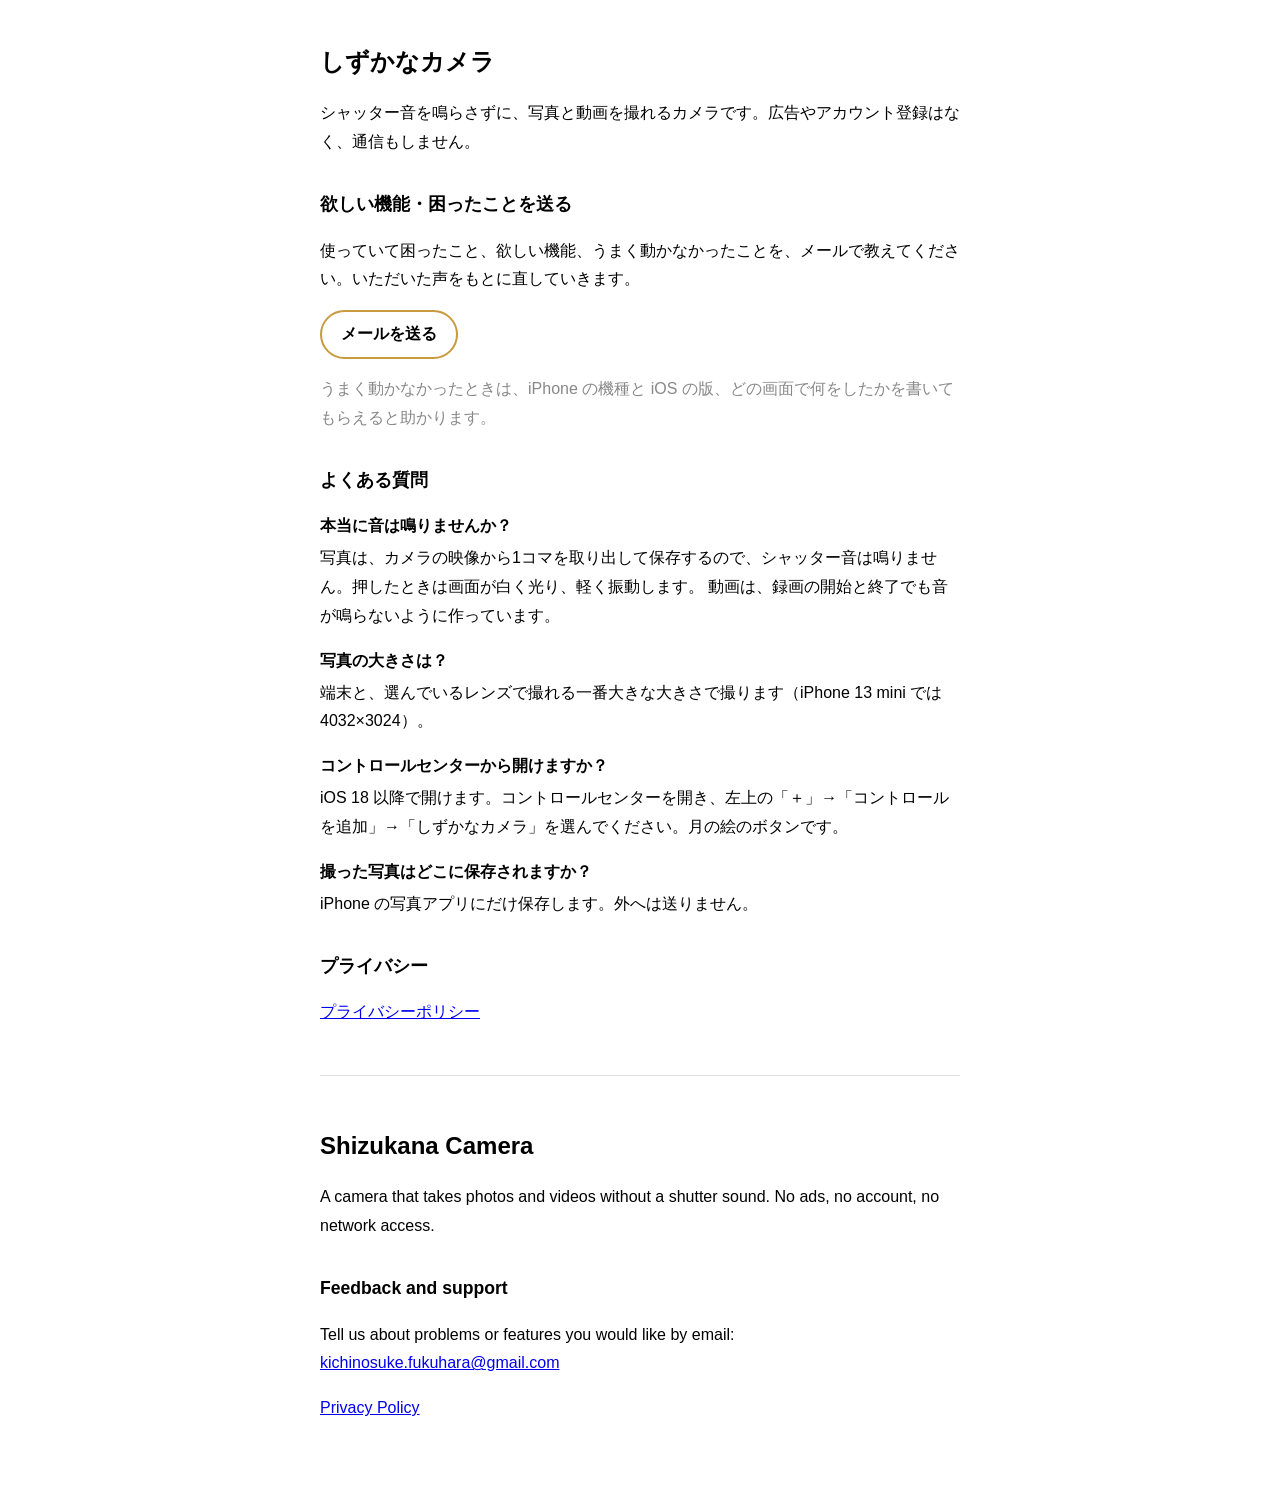
==== index.html @ 3e9de037 "App Store に出す準備: サポートとプライバシーポリシーのページ、ストアの文面 Co-Authored-By: Claude Opus 5.5 <noreply@anthropic.com>" ====
<!doctype html>
<html lang="ja">
<head>
<meta charset="utf-8">
<meta name="viewport" content="width=device-width, initial-scale=1">
<title>しずかなカメラ サポート</title>
<link rel="stylesheet" href="style.css">
</head>
<body>

<h1>しずかなカメラ</h1>
<p>シャッター音を鳴らさずに、写真と動画を撮れるカメラです。広告やアカウント登録はなく、通信もしません。</p>

<h2>欲しい機能・困ったことを送る</h2>
<p>使っていて困ったこと、欲しい機能、うまく動かなかったことを、メールで教えてください。いただいた声をもとに直していきます。</p>
<p><a class="button" href="mailto:kichinosuke.fukuhara@gmail.com?subject=%E3%81%97%E3%81%9A%E3%81%8B%E3%81%AA%E3%82%AB%E3%83%A1%E3%83%A9">メールを送る</a></p>
<p class="note">うまく動かなかったときは、iPhone の機種と iOS の版、どの画面で何をしたかを書いてもらえると助かります。</p>

<h2>よくある質問</h2>
<dl>
  <dt>本当に音は鳴りませんか？</dt>
  <dd>写真は、カメラの映像から1コマを取り出して保存するので、シャッター音は鳴りません。押したときは画面が白く光り、軽く振動します。
    動画は、録画の開始と終了でも音が鳴らないように作っています。</dd>
  <dt>写真の大きさは？</dt>
  <dd>端末と、選んでいるレンズで撮れる一番大きな大きさで撮ります（iPhone 13 mini では 4032×3024）。</dd>
  <dt>コントロールセンターから開けますか？</dt>
  <dd>iOS 18 以降で開けます。コントロールセンターを開き、左上の「＋」→「コントロールを追加」→「しずかなカメラ」を選んでください。月の絵のボタンです。</dd>
  <dt>撮った写真はどこに保存されますか？</dt>
  <dd>iPhone の写真アプリにだけ保存します。外へは送りません。</dd>
</dl>

<h2>プライバシー</h2>
<p><a href="privacy.html">プライバシーポリシー</a></p>

<hr>

<div lang="en">
<h1>Shizukana Camera</h1>
<p>A camera that takes photos and videos without a shutter sound. No ads, no account, no network access.</p>
<h2>Feedback and support</h2>
<p>Tell us about problems or features you would like by email: <a href="mailto:kichinosuke.fukuhara@gmail.com">kichinosuke.fukuhara@gmail.com</a></p>
<p><a href="privacy.html">Privacy Policy</a></p>
</div>

</body>
</html>
---- style.css ----
:root { color-scheme: light dark; --moon: #c99a3e; }
@media (prefers-color-scheme: dark) { :root { --moon: #F4D79B; } }
body { font-family: -apple-system, BlinkMacSystemFont, "Hiragino Sans", "Noto Sans JP", sans-serif;
       line-height: 1.8; max-width: 40rem; margin: 0 auto; padding: 1.5rem 1rem 4rem; }
h1 { font-size: 1.5rem; }
h2 { font-size: 1.1rem; margin-top: 2rem; }
hr { margin: 3rem 0; border: 0; border-top: 1px solid #8884; }
dt { font-weight: 700; margin-top: 1rem; }
dd { margin: 0.2rem 0 0; }
.date, .note { color: #888; }
.button { display: inline-block; padding: 0.5rem 1.2rem; border-radius: 999px; border: 2px solid var(--moon);
          color: inherit; text-decoration: none; font-weight: 700; }
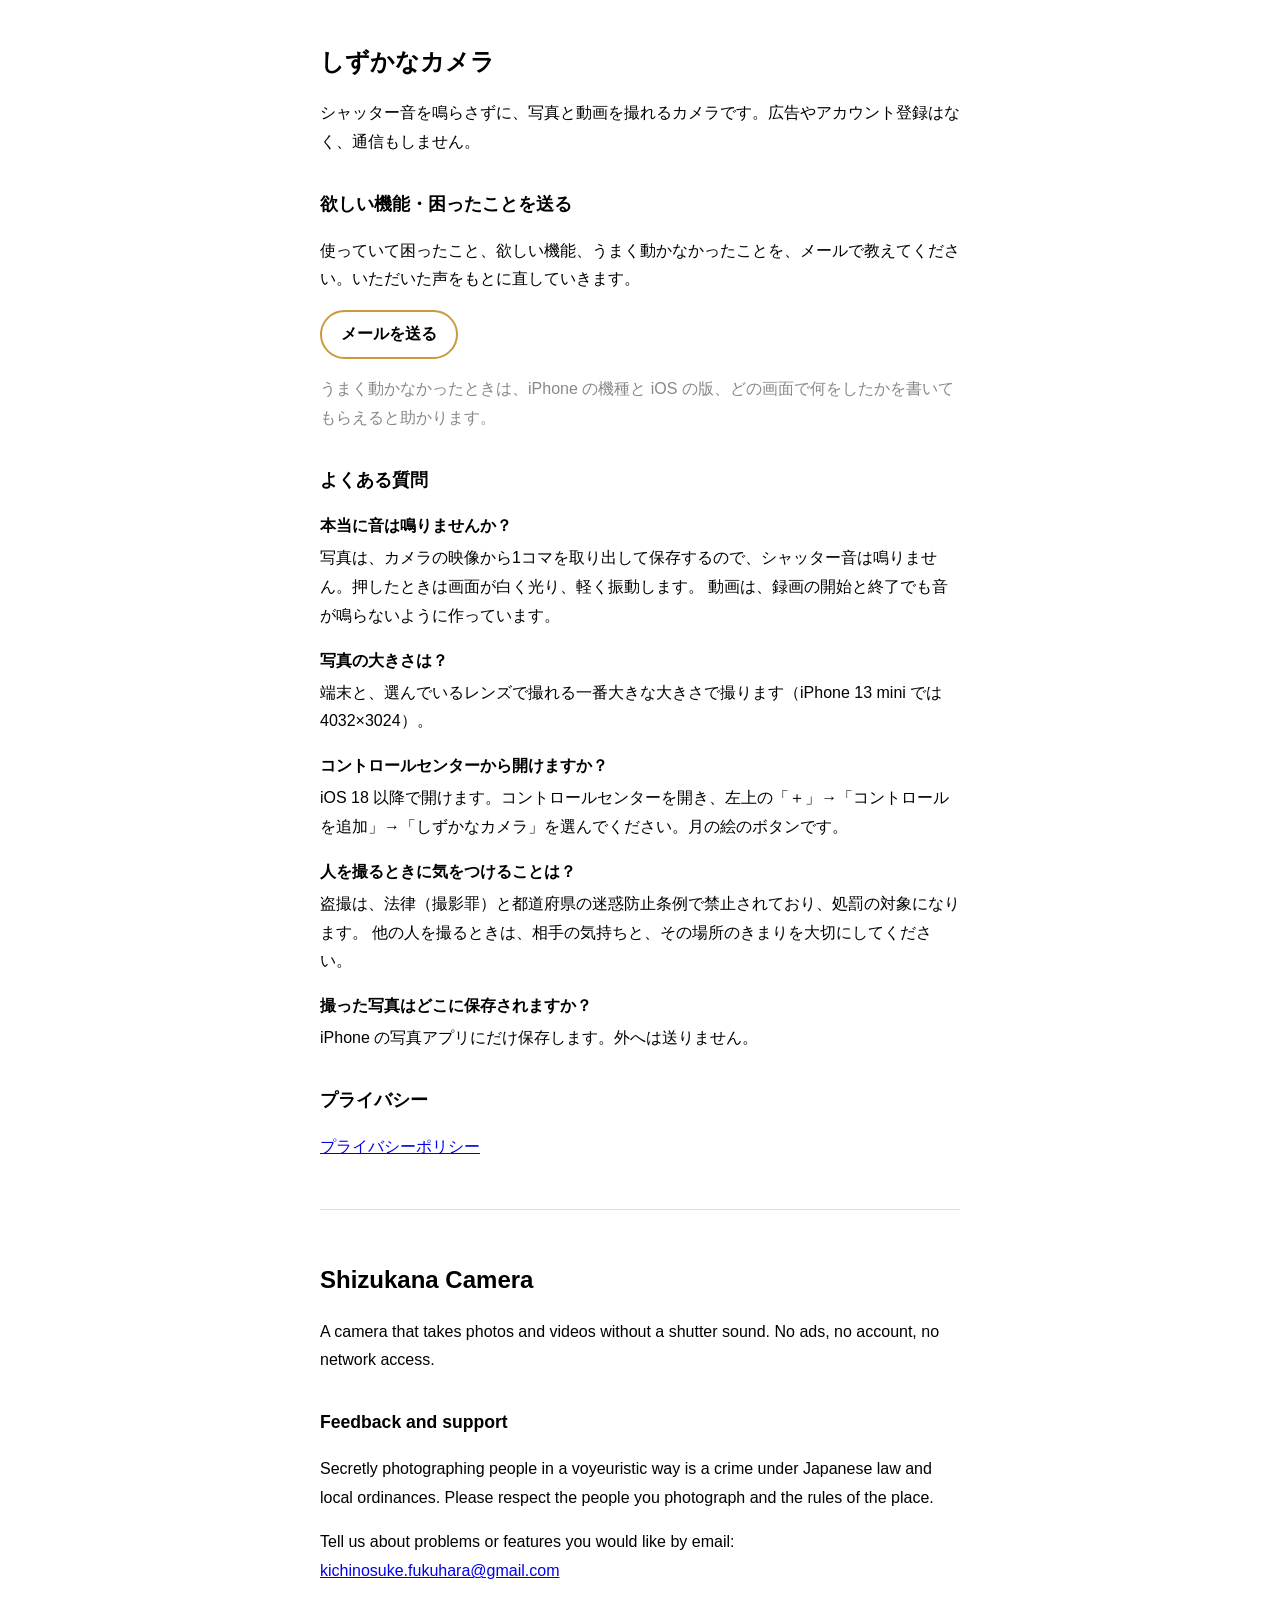
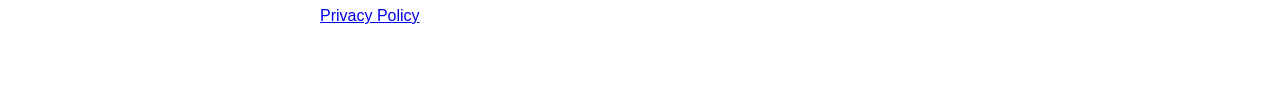
==== commit be7a14cd: "盗撮が法律で禁止されていることを、ストアの説明とサポートページに書く Co-Authored-By: Claude Opus 5.5 <noreply@anthropic.com>" ====
--- a/index.html
+++ b/index.html
@@ -25,6 +25,9 @@
   <dd>端末と、選んでいるレンズで撮れる一番大きな大きさで撮ります（iPhone 13 mini では 4032×3024）。</dd>
   <dt>コントロールセンターから開けますか？</dt>
   <dd>iOS 18 以降で開けます。コントロールセンターを開き、左上の「＋」→「コントロールを追加」→「しずかなカメラ」を選んでください。月の絵のボタンです。</dd>
+  <dt>人を撮るときに気をつけることは？</dt>
+  <dd>盗撮は、法律（撮影罪）と都道府県の迷惑防止条例で禁止されており、処罰の対象になります。
+    他の人を撮るときは、相手の気持ちと、その場所のきまりを大切にしてください。</dd>
   <dt>撮った写真はどこに保存されますか？</dt>
   <dd>iPhone の写真アプリにだけ保存します。外へは送りません。</dd>
 </dl>
@@ -38,6 +41,7 @@
 <h1>Shizukana Camera</h1>
 <p>A camera that takes photos and videos without a shutter sound. No ads, no account, no network access.</p>
 <h2>Feedback and support</h2>
+<p>Secretly photographing people in a voyeuristic way is a crime under Japanese law and local ordinances. Please respect the people you photograph and the rules of the place.</p>
 <p>Tell us about problems or features you would like by email: <a href="mailto:kichinosuke.fukuhara@gmail.com">kichinosuke.fukuhara@gmail.com</a></p>
 <p><a href="privacy.html">Privacy Policy</a></p>
 </div>
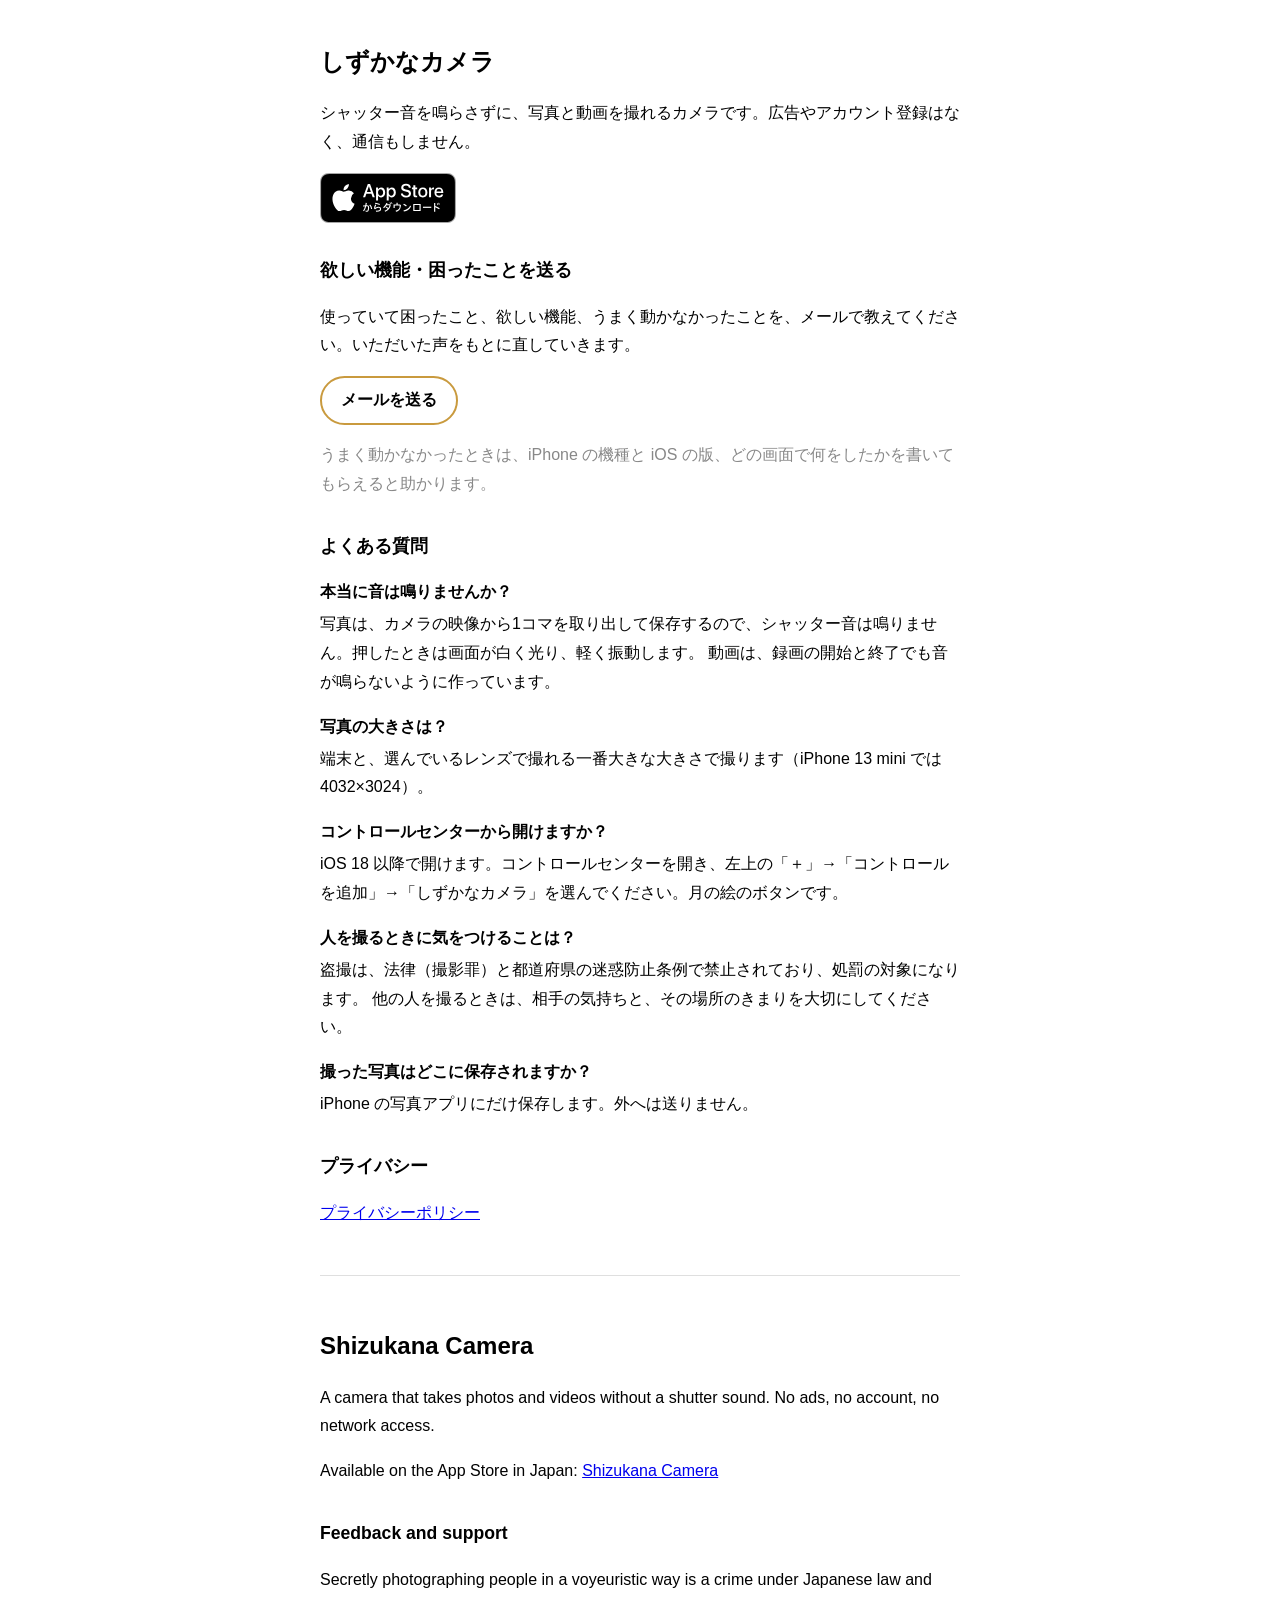
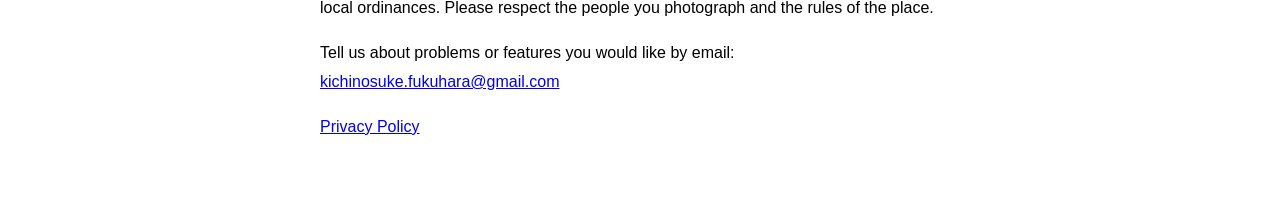
==== commit c5eb636b: "サポートページに App Store のバッジとキャンペーンリンクを付ける Co-Authored-By: Claude Opus 5.5 <noreply@anthropic.com>" ====
--- a/index.html
+++ b/index.html
@@ -10,6 +10,12 @@
 
 <h1>しずかなカメラ</h1>
 <p>シャッター音を鳴らさずに、写真と動画を撮れるカメラです。広告やアカウント登録はなく、通信もしません。</p>
+<p class="store"><a href="https://apps.apple.com/app/apple-store/id6834283976?pt=129733033&amp;ct=support-site&amp;mt=8">
+<picture>
+<source srcset="app-store-badge-white.svg" media="(prefers-color-scheme: dark)">
+<img src="app-store-badge-black.svg" alt="App Store からダウンロード" width="136" height="50">
+</picture>
+</a></p>
 
 <h2>欲しい機能・困ったことを送る</h2>
 <p>使っていて困ったこと、欲しい機能、うまく動かなかったことを、メールで教えてください。いただいた声をもとに直していきます。</p>
@@ -40,6 +46,7 @@
 <div lang="en">
 <h1>Shizukana Camera</h1>
 <p>A camera that takes photos and videos without a shutter sound. No ads, no account, no network access.</p>
+<p>Available on the App Store in Japan: <a href="https://apps.apple.com/app/apple-store/id6834283976?pt=129733033&amp;ct=support-site&amp;mt=8">Shizukana Camera</a></p>
 <h2>Feedback and support</h2>
 <p>Secretly photographing people in a voyeuristic way is a crime under Japanese law and local ordinances. Please respect the people you photograph and the rules of the place.</p>
 <p>Tell us about problems or features you would like by email: <a href="mailto:kichinosuke.fukuhara@gmail.com">kichinosuke.fukuhara@gmail.com</a></p>
--- a/style.css
+++ b/style.css
@@ -10,3 +10,5 @@
 .date, .note { color: #888; }
 .button { display: inline-block; padding: 0.5rem 1.2rem; border-radius: 999px; border: 2px solid var(--moon);
           color: inherit; text-decoration: none; font-weight: 700; }
+.store { margin: 1rem 0 0; }
+.store img { display: block; }
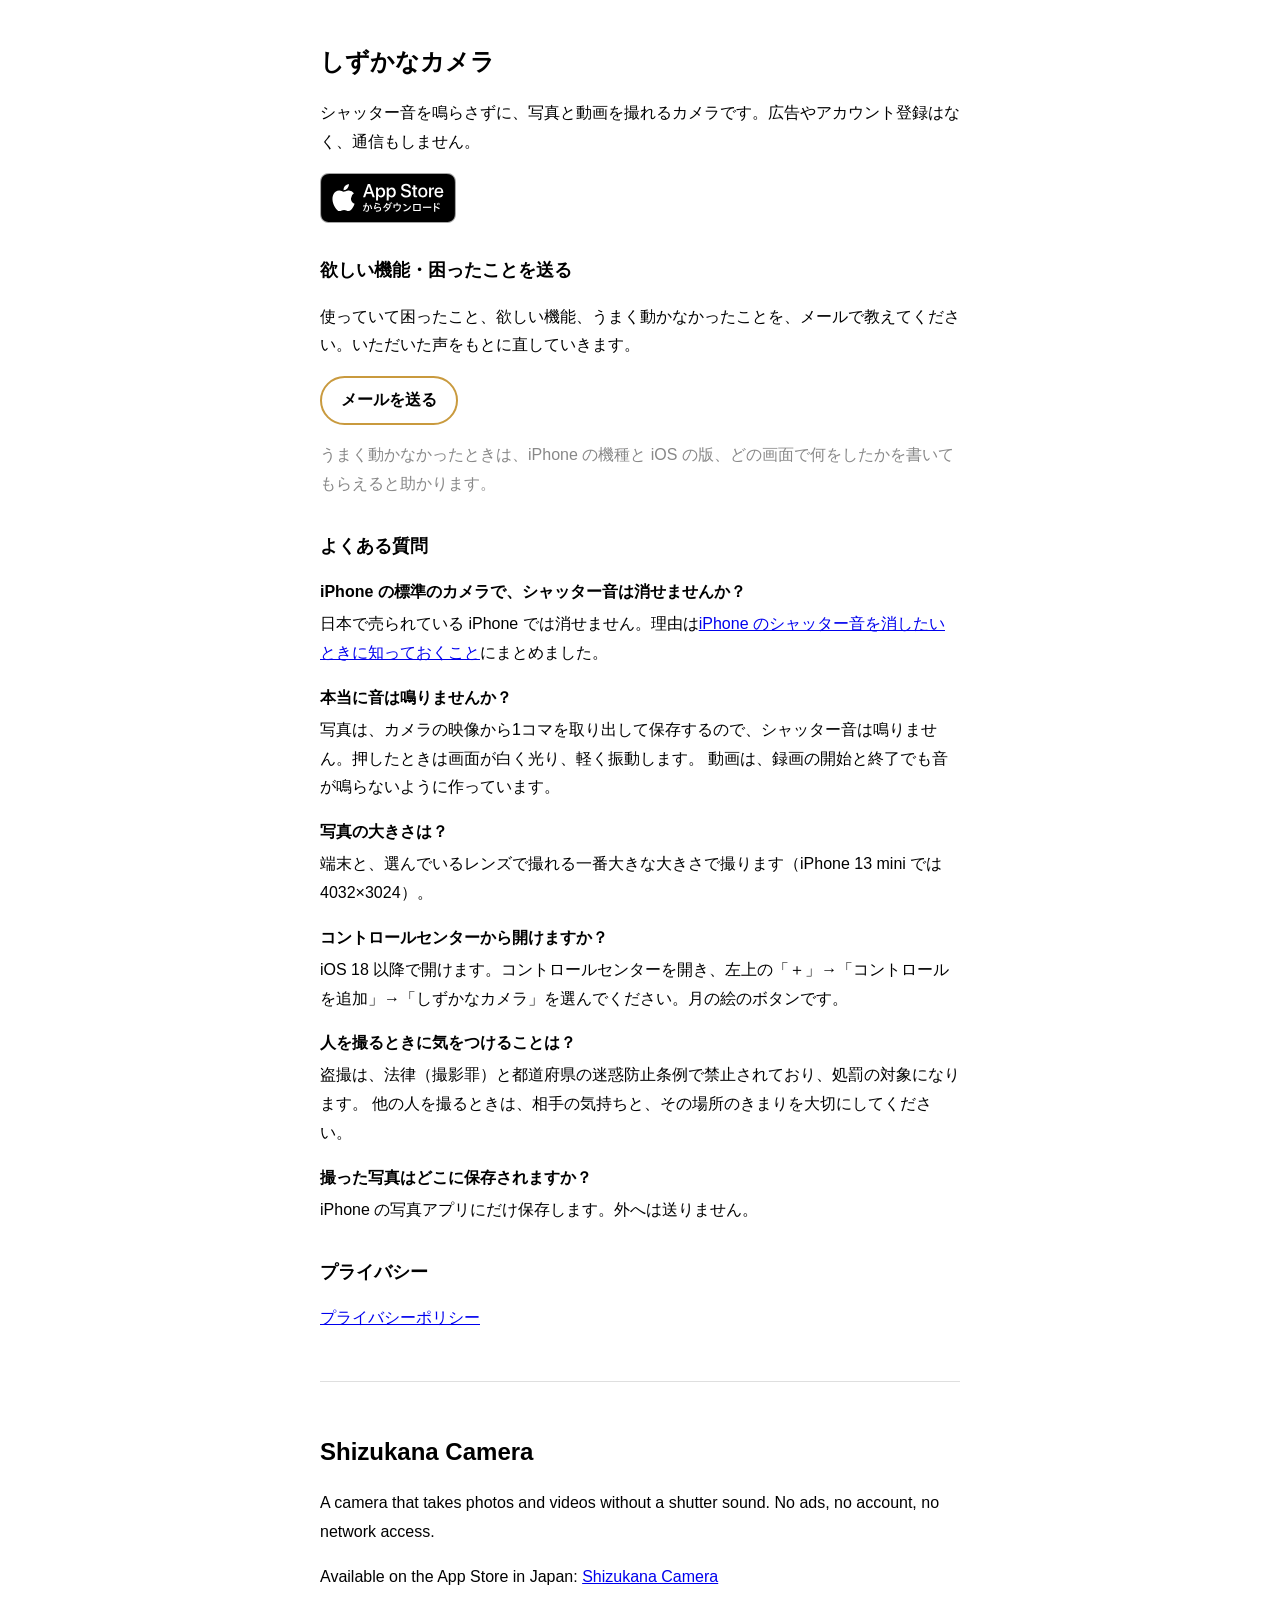
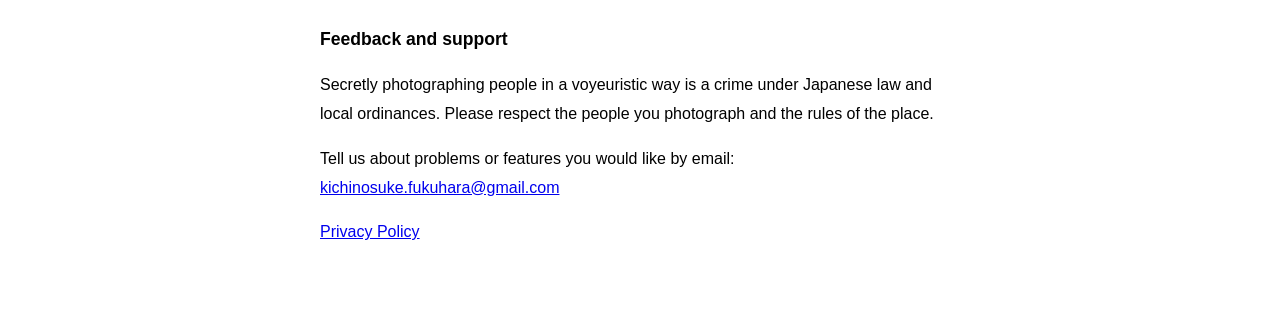
==== commit 443ef949: "「iPhone シャッター音 消す」で探す人の入り口になるページを作る Co-Authored-By: Claude Opus 5.5 <noreply@anthropic.com>" ====
--- a/index.html
+++ b/index.html
@@ -24,6 +24,8 @@
 
 <h2>よくある質問</h2>
 <dl>
+  <dt>iPhone の標準のカメラで、シャッター音は消せませんか？</dt>
+  <dd>日本で売られている iPhone では消せません。理由は<a href="shutter-sound.html">iPhone のシャッター音を消したいときに知っておくこと</a>にまとめました。</dd>
   <dt>本当に音は鳴りませんか？</dt>
   <dd>写真は、カメラの映像から1コマを取り出して保存するので、シャッター音は鳴りません。押したときは画面が白く光り、軽く振動します。
     動画は、録画の開始と終了でも音が鳴らないように作っています。</dd>
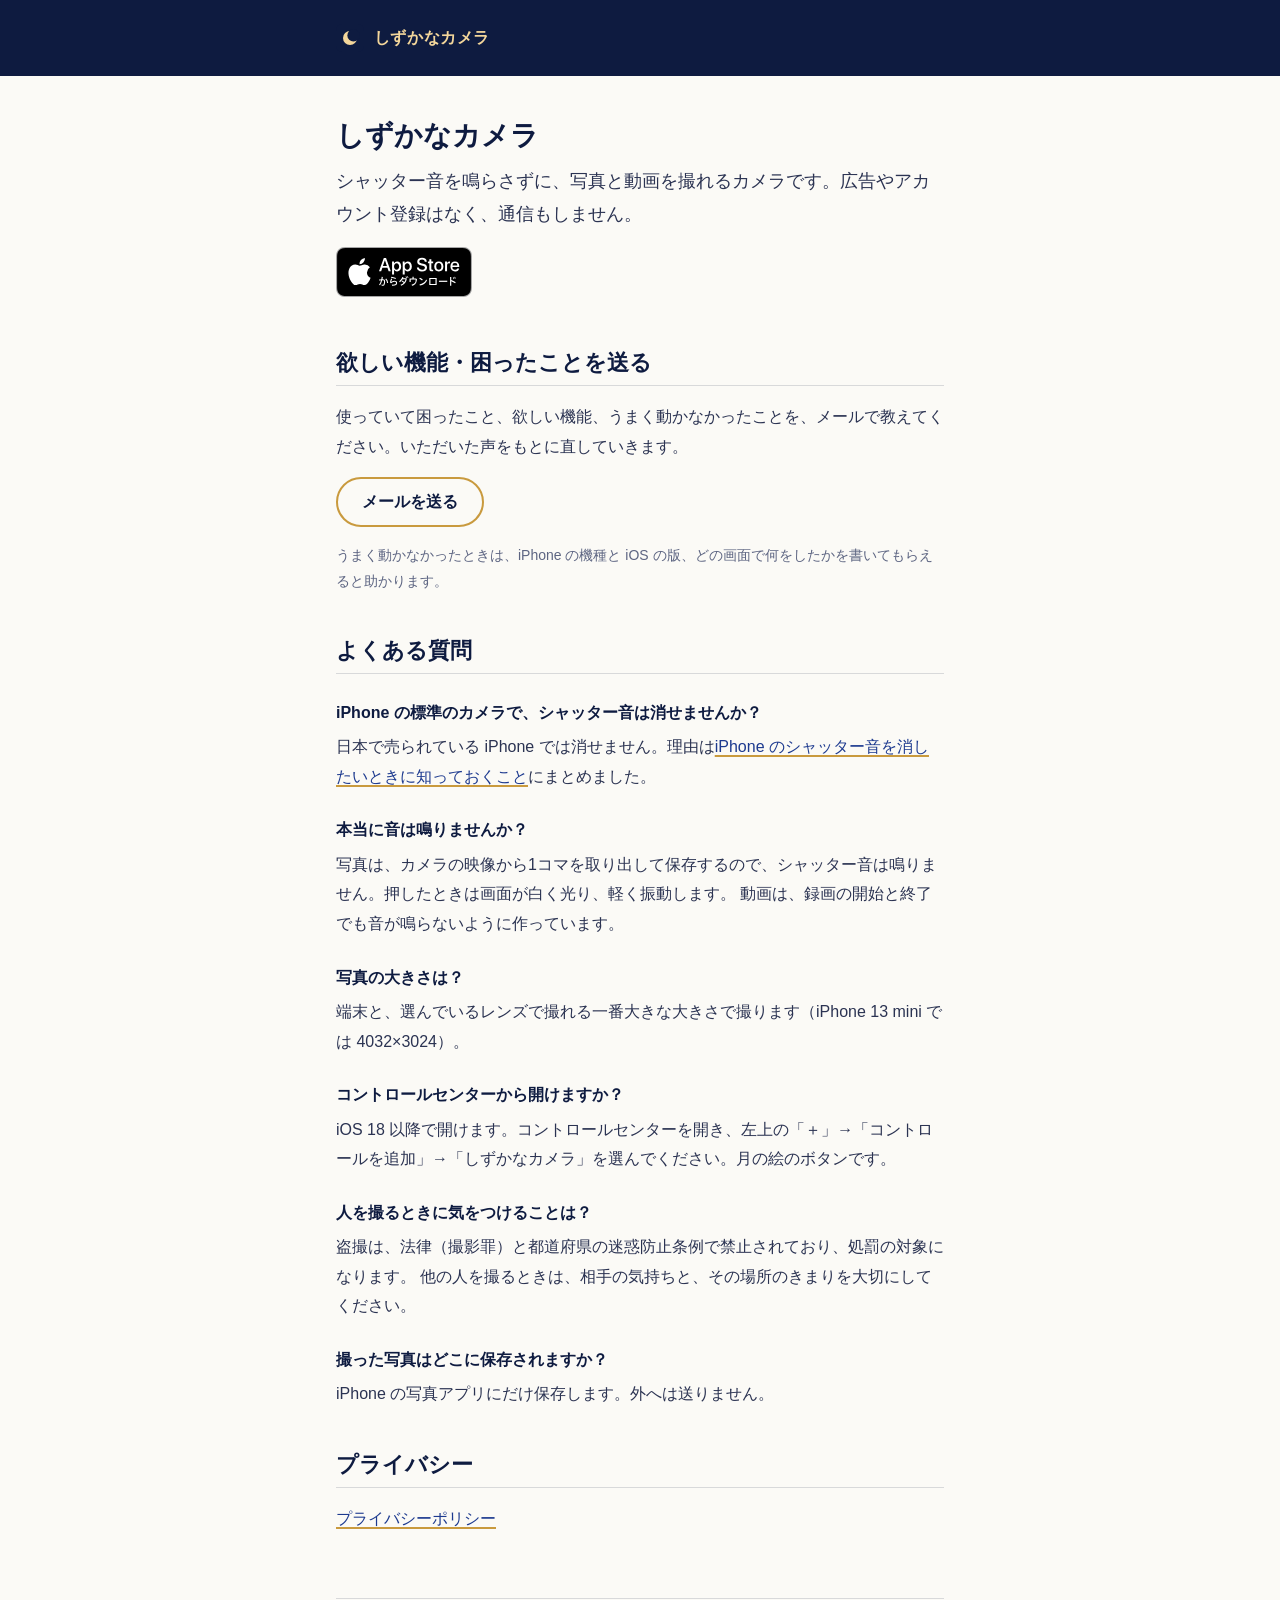
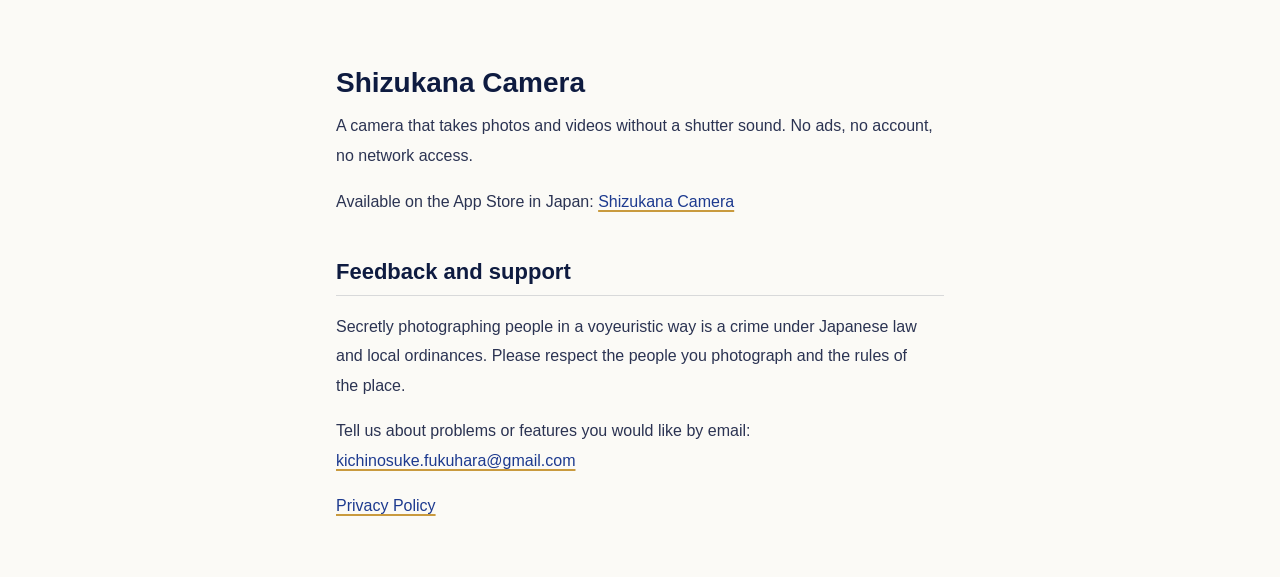
==== commit cbe2d5b0: "サポートページの配色をアプリの紺と月色に合わせ、上に帯を付ける 文字が黒一色で見づらかったため。明るい表示と暗い表示の両方を整え、 タブの印（moon.svg）、本文へのリンク、シャッター音のページの" ====
--- a/index.html
+++ b/index.html
@@ -4,12 +4,23 @@
 <meta charset="utf-8">
 <meta name="viewport" content="width=device-width, initial-scale=1">
 <title>しずかなカメラ サポート</title>
+<meta name="description" content="しずかなカメラ（シャッター音を鳴らさずに写真と動画を撮れる iPhone のカメラアプリ）のサポートページです。">
+<meta name="theme-color" content="#0e1b40">
+<link rel="icon" href="moon.svg" type="image/svg+xml">
 <link rel="stylesheet" href="style.css">
 </head>
 <body>
+<a class="skip" href="#main">本文へ</a>
 
+<header class="site">
+  <div class="site-inner">
+    <a href="./"><img src="moon.svg" alt="" width="28" height="28">しずかなカメラ</a>
+  </div>
+</header>
+
+<main id="main">
 <h1>しずかなカメラ</h1>
-<p>シャッター音を鳴らさずに、写真と動画を撮れるカメラです。広告やアカウント登録はなく、通信もしません。</p>
+<p class="lead">シャッター音を鳴らさずに、写真と動画を撮れるカメラです。広告やアカウント登録はなく、通信もしません。</p>
 <p class="store"><a href="https://apps.apple.com/app/apple-store/id6834283976?pt=129733033&amp;ct=support-site&amp;mt=8">
 <picture>
 <source srcset="app-store-badge-white.svg" media="(prefers-color-scheme: dark)">
@@ -55,5 +66,6 @@
 <p><a href="privacy.html">Privacy Policy</a></p>
 </div>
 
+</main>
 </body>
 </html>
--- a/style.css
+++ b/style.css
@@ -1,14 +1,148 @@
-:root { color-scheme: light dark; --moon: #c99a3e; }
-@media (prefers-color-scheme: dark) { :root { --moon: #F4D79B; } }
-body { font-family: -apple-system, BlinkMacSystemFont, "Hiragino Sans", "Noto Sans JP", sans-serif;
-       line-height: 1.8; max-width: 40rem; margin: 0 auto; padding: 1.5rem 1rem 4rem; }
-h1 { font-size: 1.5rem; }
-h2 { font-size: 1.1rem; margin-top: 2rem; }
-hr { margin: 3rem 0; border: 0; border-top: 1px solid #8884; }
-dt { font-weight: 700; margin-top: 1rem; }
-dd { margin: 0.2rem 0 0; }
-.date, .note { color: #888; }
-.button { display: inline-block; padding: 0.5rem 1.2rem; border-radius: 999px; border: 2px solid var(--moon);
-          color: inherit; text-decoration: none; font-weight: 700; }
-.store { margin: 1rem 0 0; }
+/* しずかなカメラ サポート
+   色はアプリのアイコンとストアのスクリーンショットに合わせる（夜空の紺、月の色）。
+   scripts/store_caption.py の NAVY (14,27,64) と CREAM (244,215,155)。 */
+:root {
+  color-scheme: light dark;
+  --navy: #0e1b40;
+  --cream: #f4d79b;
+
+  --bg: #fbfaf6;
+  --text: #2b3352;
+  --heading: var(--navy);
+  --muted: #5d6582;
+  --link: #1d3a8f;
+  --rule: #0e1b4026;
+  --accent: #c99a3e;           /* 線と飾りだけに使う。文字には使わない（白地で読みにくい） */
+  --band-bg: var(--navy);
+  --band-text: var(--cream);
+  --callout-bg: #0e1b400a;
+  --focus: #1d3a8f;
+
+  --step--1: 0.875rem;
+  --step-0: 1rem;
+  --step-1: 1.125rem;
+  --step-2: 1.375rem;
+  --step-3: 1.75rem;
+  --space-1: 0.5rem;
+  --space-2: 1rem;
+  --space-3: 1.5rem;
+  --space-4: 2.5rem;
+  --space-5: 4rem;
+}
+@media (prefers-color-scheme: dark) {
+  :root {
+    --bg: #0b1531;
+    --text: #dfe3ef;
+    --heading: var(--cream);
+    --muted: #a3abc4;
+    --link: var(--cream);
+    --rule: #f4d79b33;
+    --accent: var(--cream);
+    --band-bg: #0e1b40;
+    --callout-bg: #f4d79b0f;
+    --focus: var(--cream);
+  }
+}
+
+* { box-sizing: border-box; }
+html { -webkit-text-size-adjust: 100%; overflow-x: clip; }
+body {
+  margin: 0;
+  background: var(--bg);
+  color: var(--text);
+  font-family: -apple-system, BlinkMacSystemFont, "Hiragino Sans", "Noto Sans JP", sans-serif;
+  font-size: var(--step-0);
+  line-height: 1.85;
+  overflow-x: clip;
+}
+
+/* 上の帯: アプリ名。どのページでも同じ場所に出す */
+.site {
+  background: var(--band-bg);
+  color: var(--band-text);
+}
+.site-inner {
+  max-width: 40rem;
+  margin: 0 auto;
+  padding: var(--space-2);
+  display: flex;
+  align-items: center;
+  gap: 0.6rem;
+}
+.site a {
+  color: var(--band-text);
+  text-decoration: none;
+  font-weight: 700;
+  letter-spacing: 0.04em;
+  display: inline-flex;
+  align-items: center;
+  gap: 0.6rem;
+  min-height: 44px;
+}
+.site img { display: block; }
+
+main, .footer-inner {
+  max-width: 40rem;
+  margin: 0 auto;
+  padding: 0 var(--space-2);
+}
+main { padding-top: var(--space-4); padding-bottom: var(--space-4); }
+
+h1, h2 { color: var(--heading); line-height: 1.45; text-wrap: balance; }
+h1 { font-size: var(--step-3); margin: 0 0 var(--space-1); }
+h2 {
+  font-size: var(--step-2);
+  margin: var(--space-4) 0 var(--space-2);
+  padding-bottom: 0.4rem;
+  border-bottom: 1px solid var(--rule);
+}
+p, li, dd { text-wrap: pretty; }
+p { margin: 0 0 var(--space-2); }
+ul { padding-left: 1.25rem; margin: 0 0 var(--space-3); }
+li { margin-bottom: 0.4rem; }
+li::marker { color: var(--accent); }
+
+a { color: var(--link); text-decoration-color: var(--accent); text-decoration-thickness: 2px; text-underline-offset: 0.2em; }
+a:active { opacity: 0.7; }
+a:focus-visible, .button:focus-visible { outline: 3px solid var(--focus); outline-offset: 3px; border-radius: 4px; }
+
+.lead { font-size: var(--step-1); }
+.date, .note { color: var(--muted); font-size: var(--step--1); }
+.crumb { color: var(--muted); font-size: var(--step--1); margin-bottom: var(--space-2); }
+
+hr { margin: var(--space-5) 0; border: 0; border-top: 1px solid var(--rule); }
+
+dl { margin: 0; }
+dt { color: var(--heading); font-weight: 700; margin-top: var(--space-3); }
+dd { margin: 0.3rem 0 0; }
+
+/* アプリの紹介: 地の色を少し変えて、ここだけまとまって見えるようにする */
+.callout {
+  background: var(--callout-bg);
+  border-radius: 12px;
+  padding: var(--space-3) var(--space-3) var(--space-2);
+  margin: var(--space-3) 0;
+}
+.callout ul { margin-bottom: var(--space-2); }
+
+.store { margin: var(--space-2) 0; }
+.store a { display: inline-block; }
 .store img { display: block; }
+
+.button {
+  display: inline-flex; align-items: center; min-height: 44px;
+  padding: var(--space-1) var(--space-3); border-radius: 999px; border: 2px solid var(--accent);
+  color: var(--heading); text-decoration: none; font-weight: 700;
+}
+
+.skip {
+  position: absolute; left: var(--space-2); top: -4rem;
+  background: var(--cream); color: var(--navy); padding: var(--space-1) var(--space-2);
+  border-radius: 8px; font-weight: 700; z-index: 10;
+}
+.skip:focus { top: var(--space-1); }
+
+footer { border-top: 1px solid var(--rule); color: var(--muted); font-size: var(--step--1); }
+.footer-inner { padding-top: var(--space-3); padding-bottom: var(--space-4); }
+footer a { color: var(--muted); white-space: nowrap; }
+.site a:focus-visible { outline-color: var(--cream); }
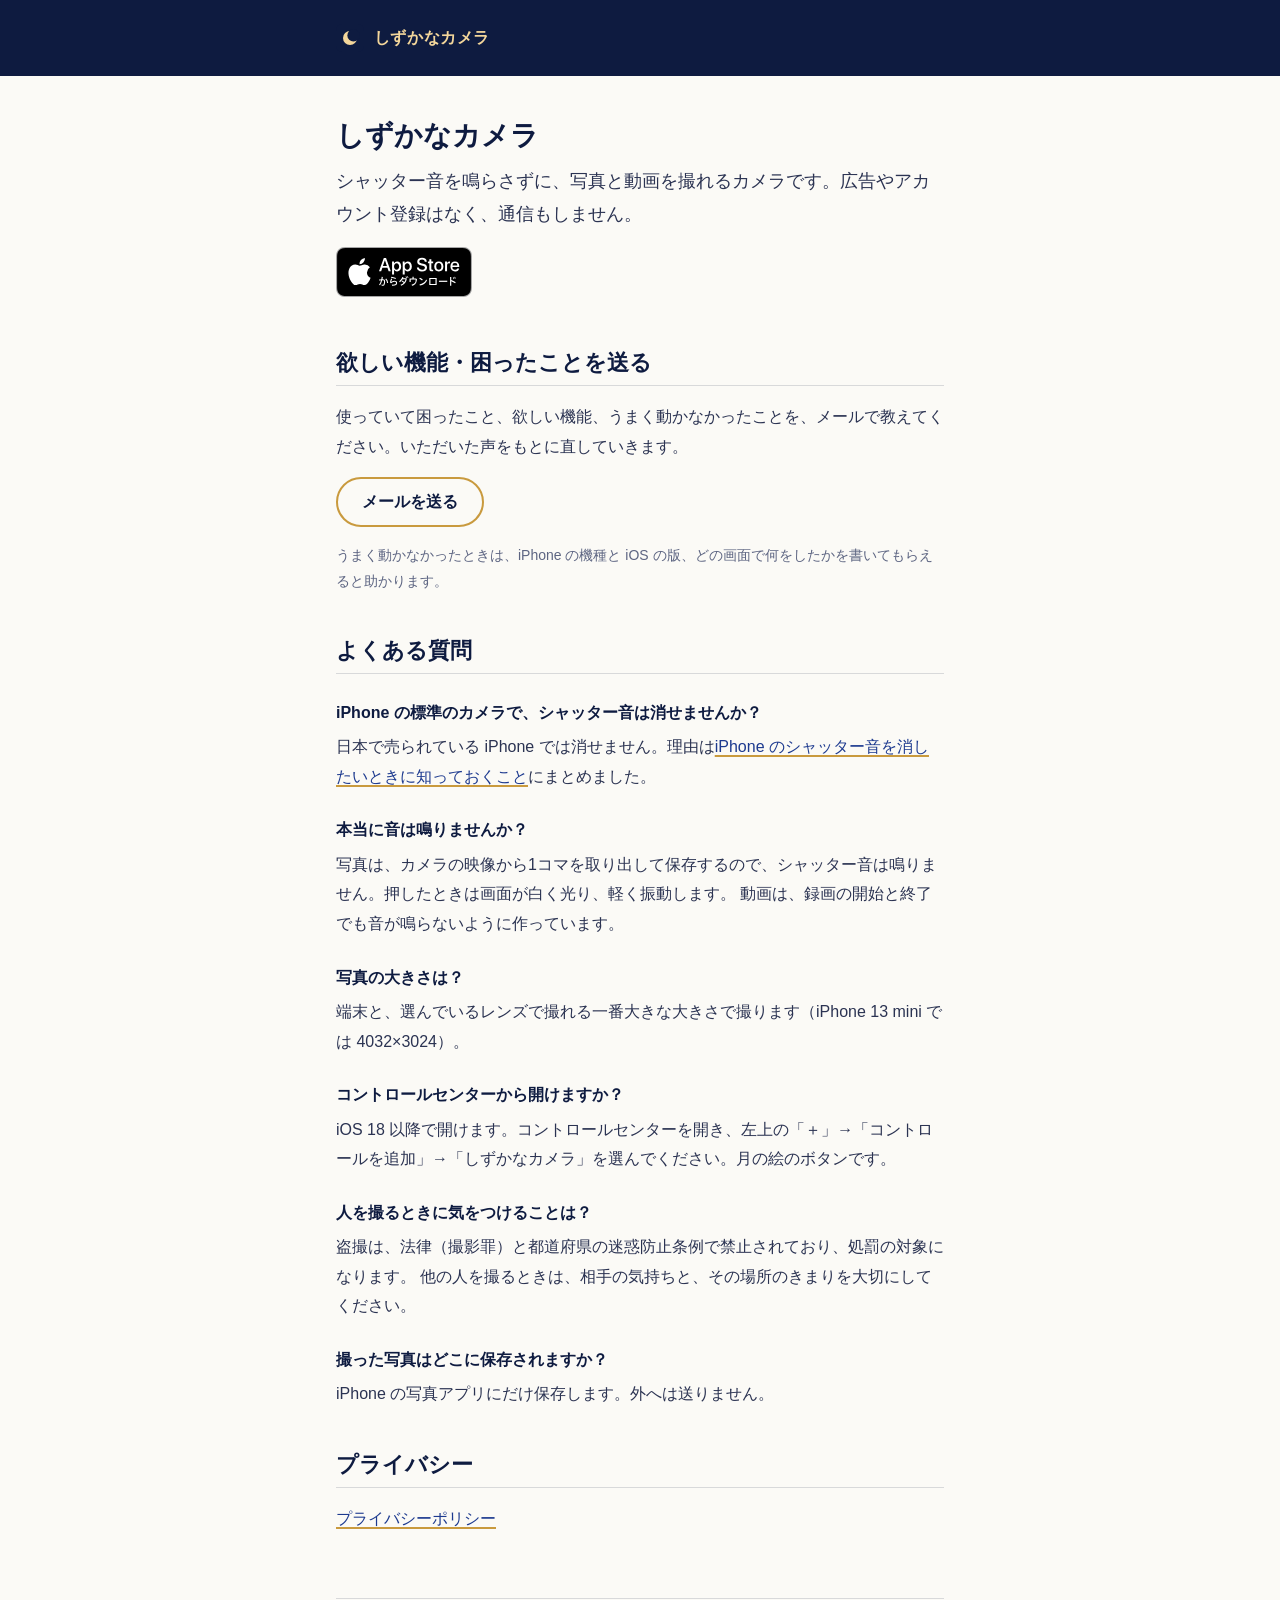
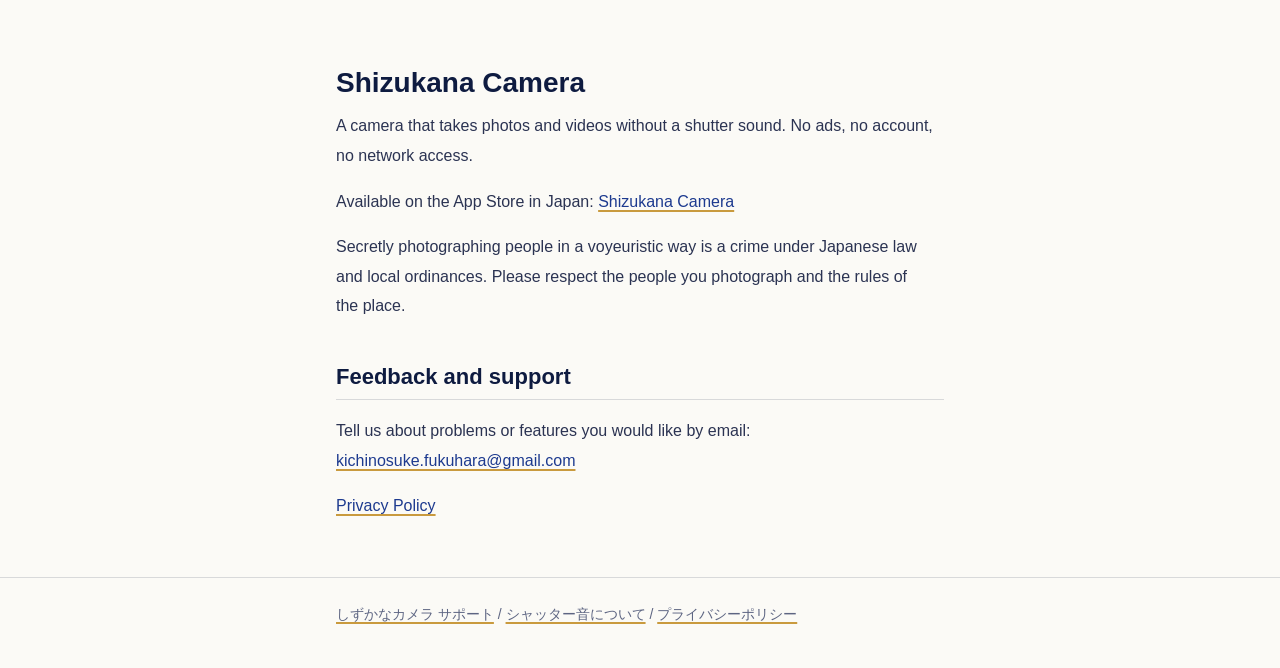
==== commit 9eea7f87: "サポートのページのフッターと canonical をそろえる 英語の段の注意書きが「Feedback and support」の下に入っていたので前に出す。 直したページの sitemap.xml の" ====
--- a/index.html
+++ b/index.html
@@ -6,6 +6,7 @@
 <title>しずかなカメラ サポート</title>
 <meta name="description" content="しずかなカメラ（シャッター音を鳴らさずに写真と動画を撮れる iPhone のカメラアプリ）のサポートページです。">
 <meta name="theme-color" content="#0e1b40">
+<link rel="canonical" href="https://kichinosukey.github.io/silentcamera-support/">
 <link rel="icon" href="moon.svg" type="image/svg+xml">
 <link rel="stylesheet" href="style.css">
 </head>
@@ -60,12 +61,19 @@
 <h1>Shizukana Camera</h1>
 <p>A camera that takes photos and videos without a shutter sound. No ads, no account, no network access.</p>
 <p>Available on the App Store in Japan: <a href="https://apps.apple.com/app/apple-store/id6834283976?pt=129733033&amp;ct=support-site&amp;mt=8">Shizukana Camera</a></p>
+<p>Secretly photographing people in a voyeuristic way is a crime under Japanese law and local ordinances. Please respect the people you photograph and the rules of the place.</p>
 <h2>Feedback and support</h2>
-<p>Secretly photographing people in a voyeuristic way is a crime under Japanese law and local ordinances. Please respect the people you photograph and the rules of the place.</p>
 <p>Tell us about problems or features you would like by email: <a href="mailto:kichinosuke.fukuhara@gmail.com">kichinosuke.fukuhara@gmail.com</a></p>
 <p><a href="privacy.html">Privacy Policy</a></p>
 </div>
 
 </main>
+
+<footer>
+  <div class="footer-inner">
+    <a href="./">しずかなカメラ サポート</a> / <a href="shutter-sound.html">シャッター音について</a> / <a href="privacy.html">プライバシーポリシー</a>
+  </div>
+</footer>
+
 </body>
 </html>
